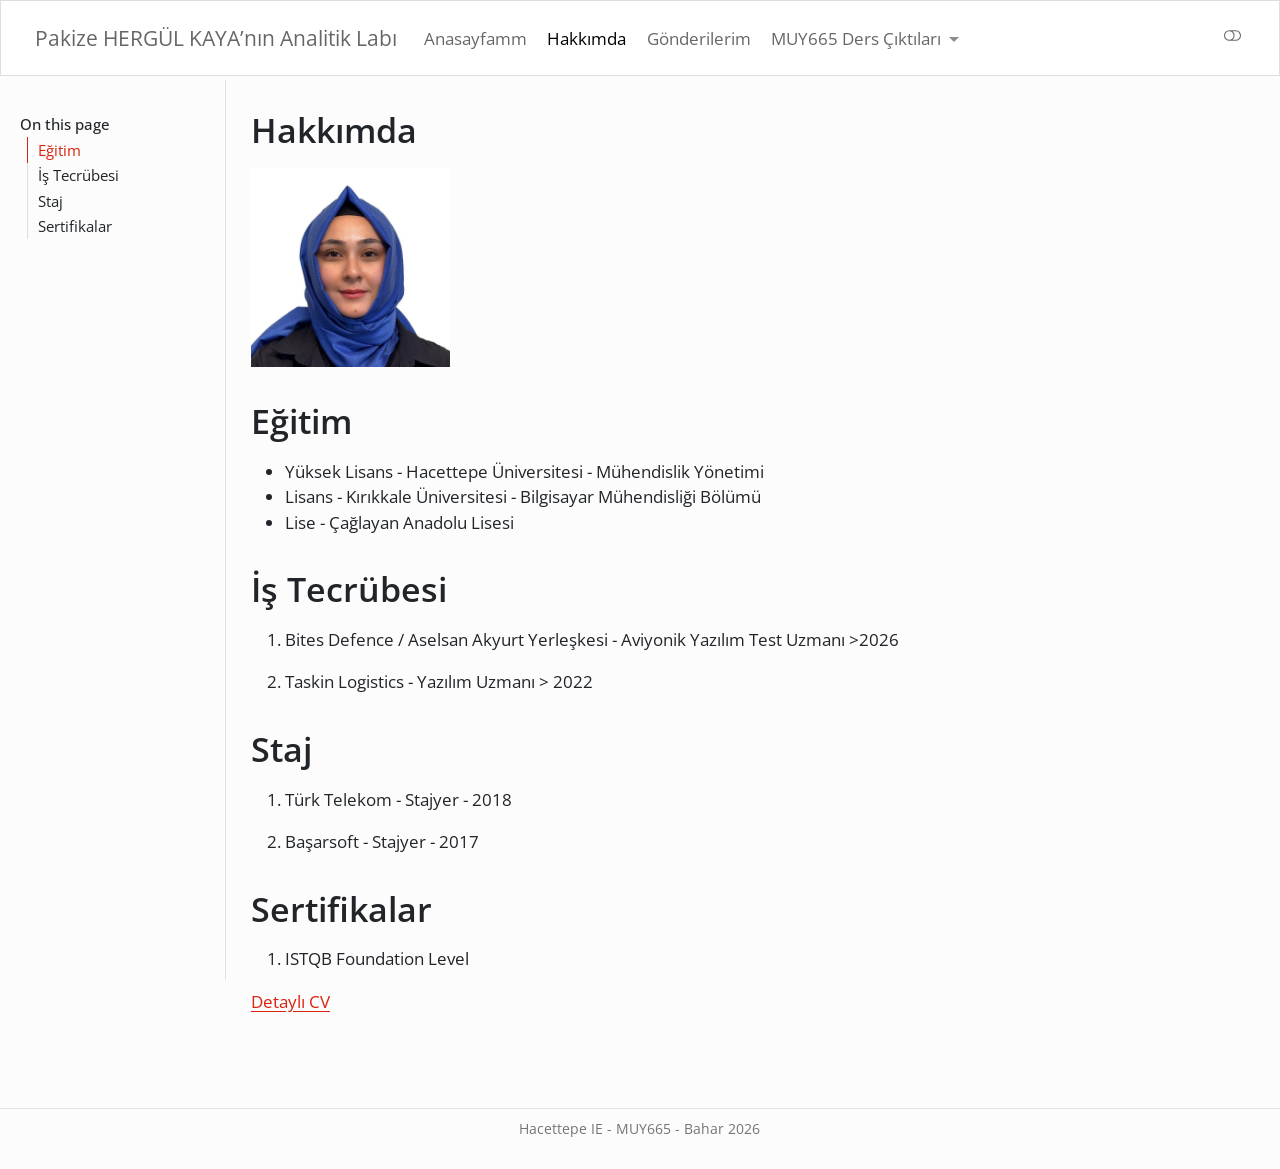
==== docs/about.html @ b9ccf06b "Draft1" ====
<!DOCTYPE html>
<html xmlns="http://www.w3.org/1999/xhtml" lang="en" xml:lang="en"><head>

<meta charset="utf-8">
<meta name="generator" content="quarto-1.8.25">

<meta name="viewport" content="width=device-width, initial-scale=1.0, user-scalable=yes">


<title>Hakkımda – Pakize HERGÜL KAYA’nın Analitik Labı</title>
<style>
code{white-space: pre-wrap;}
span.smallcaps{font-variant: small-caps;}
div.columns{display: flex; gap: min(4vw, 1.5em);}
div.column{flex: auto; overflow-x: auto;}
div.hanging-indent{margin-left: 1.5em; text-indent: -1.5em;}
ul.task-list{list-style: none;}
ul.task-list li input[type="checkbox"] {
  width: 0.8em;
  margin: 0 0.8em 0.2em -1em; /* quarto-specific, see https://github.com/quarto-dev/quarto-cli/issues/4556 */ 
  vertical-align: middle;
}
</style>


<script src="site_libs/quarto-nav/quarto-nav.js"></script>
<script src="site_libs/quarto-nav/headroom.min.js"></script>
<script src="site_libs/clipboard/clipboard.min.js"></script>
<script src="site_libs/quarto-search/autocomplete.umd.js"></script>
<script src="site_libs/quarto-search/fuse.min.js"></script>
<script src="site_libs/quarto-search/quarto-search.js"></script>
<meta name="quarto:offset" content="./">
<script src="site_libs/quarto-html/quarto.js" type="module"></script>
<script src="site_libs/quarto-html/tabsets/tabsets.js" type="module"></script>
<script src="site_libs/quarto-html/axe/axe-check.js" type="module"></script>
<script src="site_libs/quarto-html/popper.min.js"></script>
<script src="site_libs/quarto-html/tippy.umd.min.js"></script>
<script src="site_libs/quarto-html/anchor.min.js"></script>
<link href="site_libs/quarto-html/tippy.css" rel="stylesheet">
<link href="site_libs/quarto-html/quarto-syntax-highlighting-7b89279ff1a6dce999919e0e67d4d9ec.css" rel="stylesheet" class="quarto-color-scheme" id="quarto-text-highlighting-styles">
<link href="site_libs/quarto-html/quarto-syntax-highlighting-dark-707d8167ce6003fca903bfe2be84ab7f.css" rel="stylesheet" class="quarto-color-scheme quarto-color-alternate" id="quarto-text-highlighting-styles">
<link href="site_libs/quarto-html/quarto-syntax-highlighting-7b89279ff1a6dce999919e0e67d4d9ec.css" rel="stylesheet" class="quarto-color-scheme-extra" id="quarto-text-highlighting-styles">
<script src="site_libs/bootstrap/bootstrap.min.js"></script>
<link href="site_libs/bootstrap/bootstrap-icons.css" rel="stylesheet">
<link href="site_libs/bootstrap/bootstrap-b09ffb0c710b10090e35f4f5c8599541.min.css" rel="stylesheet" append-hash="true" class="quarto-color-scheme" id="quarto-bootstrap" data-mode="light">
<link href="site_libs/bootstrap/bootstrap-dark-5b22ffe13dd2aa798062e3956142f8dd.min.css" rel="stylesheet" append-hash="true" class="quarto-color-scheme quarto-color-alternate" id="quarto-bootstrap" data-mode="dark">
<link href="site_libs/bootstrap/bootstrap-b09ffb0c710b10090e35f4f5c8599541.min.css" rel="stylesheet" append-hash="true" class="quarto-color-scheme-extra" id="quarto-bootstrap" data-mode="light">
<script id="quarto-search-options" type="application/json">{
  "location": "navbar",
  "copy-button": false,
  "collapse-after": 3,
  "panel-placement": "end",
  "type": "overlay",
  "limit": 50,
  "keyboard-shortcut": [
    "f",
    "/",
    "s"
  ],
  "show-item-context": false,
  "language": {
    "search-no-results-text": "No results",
    "search-matching-documents-text": "matching documents",
    "search-copy-link-title": "Copy link to search",
    "search-hide-matches-text": "Hide additional matches",
    "search-more-match-text": "more match in this document",
    "search-more-matches-text": "more matches in this document",
    "search-clear-button-title": "Clear",
    "search-text-placeholder": "",
    "search-detached-cancel-button-title": "Cancel",
    "search-submit-button-title": "Submit",
    "search-label": "Search"
  }
}</script>


<link rel="stylesheet" href="styles.css">
</head>

<body class="docked nav-fixed quarto-light"><script id="quarto-html-before-body" type="application/javascript">
    const toggleBodyColorMode = (bsSheetEl) => {
      const mode = bsSheetEl.getAttribute("data-mode");
      const bodyEl = window.document.querySelector("body");
      if (mode === "dark") {
        bodyEl.classList.add("quarto-dark");
        bodyEl.classList.remove("quarto-light");
      } else {
        bodyEl.classList.add("quarto-light");
        bodyEl.classList.remove("quarto-dark");
      }
    }
    const toggleBodyColorPrimary = () => {
      const bsSheetEl = window.document.querySelector("link#quarto-bootstrap:not([rel=disabled-stylesheet])");
      if (bsSheetEl) {
        toggleBodyColorMode(bsSheetEl);
      }
    }
    const setColorSchemeToggle = (alternate) => {
      const toggles = window.document.querySelectorAll('.quarto-color-scheme-toggle');
      for (let i=0; i < toggles.length; i++) {
        const toggle = toggles[i];
        if (toggle) {
          if (alternate) {
            toggle.classList.add("alternate");
          } else {
            toggle.classList.remove("alternate");
          }
        }
      }
    };
    const toggleColorMode = (alternate) => {
      // Switch the stylesheets
      const primaryStylesheets = window.document.querySelectorAll('link.quarto-color-scheme:not(.quarto-color-alternate)');
      const alternateStylesheets = window.document.querySelectorAll('link.quarto-color-scheme.quarto-color-alternate');
      manageTransitions('#quarto-margin-sidebar .nav-link', false);
      if (alternate) {
        // note: dark is layered on light, we don't disable primary!
        enableStylesheet(alternateStylesheets);
        for (const sheetNode of alternateStylesheets) {
          if (sheetNode.id === "quarto-bootstrap") {
            toggleBodyColorMode(sheetNode);
          }
        }
      } else {
        disableStylesheet(alternateStylesheets);
        enableStylesheet(primaryStylesheets)
        toggleBodyColorPrimary();
      }
      manageTransitions('#quarto-margin-sidebar .nav-link', true);
      // Switch the toggles
      setColorSchemeToggle(alternate)
      // Hack to workaround the fact that safari doesn't
      // properly recolor the scrollbar when toggling (#1455)
      if (navigator.userAgent.indexOf('Safari') > 0 && navigator.userAgent.indexOf('Chrome') == -1) {
        manageTransitions("body", false);
        window.scrollTo(0, 1);
        setTimeout(() => {
          window.scrollTo(0, 0);
          manageTransitions("body", true);
        }, 40);
      }
    }
    const disableStylesheet = (stylesheets) => {
      for (let i=0; i < stylesheets.length; i++) {
        const stylesheet = stylesheets[i];
        stylesheet.rel = 'disabled-stylesheet';
      }
    }
    const enableStylesheet = (stylesheets) => {
      for (let i=0; i < stylesheets.length; i++) {
        const stylesheet = stylesheets[i];
        if(stylesheet.rel !== 'stylesheet') { // for Chrome, which will still FOUC without this check
          stylesheet.rel = 'stylesheet';
        }
      }
    }
    const manageTransitions = (selector, allowTransitions) => {
      const els = window.document.querySelectorAll(selector);
      for (let i=0; i < els.length; i++) {
        const el = els[i];
        if (allowTransitions) {
          el.classList.remove('notransition');
        } else {
          el.classList.add('notransition');
        }
      }
    }
    const isFileUrl = () => {
      return window.location.protocol === 'file:';
    }
    const hasAlternateSentinel = () => {
      let styleSentinel = getColorSchemeSentinel();
      if (styleSentinel !== null) {
        return styleSentinel === "alternate";
      } else {
        return false;
      }
    }
    const setStyleSentinel = (alternate) => {
      const value = alternate ? "alternate" : "default";
      if (!isFileUrl()) {
        window.localStorage.setItem("quarto-color-scheme", value);
      } else {
        localAlternateSentinel = value;
      }
    }
    const getColorSchemeSentinel = () => {
      if (!isFileUrl()) {
        const storageValue = window.localStorage.getItem("quarto-color-scheme");
        return storageValue != null ? storageValue : localAlternateSentinel;
      } else {
        return localAlternateSentinel;
      }
    }
    const toggleGiscusIfUsed = (isAlternate, darkModeDefault) => {
      const baseTheme = document.querySelector('#giscus-base-theme')?.value ?? 'light';
      const alternateTheme = document.querySelector('#giscus-alt-theme')?.value ?? 'dark';
      let newTheme = '';
      if(authorPrefersDark) {
        newTheme = isAlternate ? baseTheme : alternateTheme;
      } else {
        newTheme = isAlternate ? alternateTheme : baseTheme;
      }
      const changeGiscusTheme = () => {
        // From: https://github.com/giscus/giscus/issues/336
        const sendMessage = (message) => {
          const iframe = document.querySelector('iframe.giscus-frame');
          if (!iframe) return;
          iframe.contentWindow.postMessage({ giscus: message }, 'https://giscus.app');
        }
        sendMessage({
          setConfig: {
            theme: newTheme
          }
        });
      }
      const isGiscussLoaded = window.document.querySelector('iframe.giscus-frame') !== null;
      if (isGiscussLoaded) {
        changeGiscusTheme();
      }
    };
    const authorPrefersDark = false;
    const darkModeDefault = authorPrefersDark;
      document.querySelector('link#quarto-text-highlighting-styles.quarto-color-scheme-extra').rel = 'disabled-stylesheet';
      document.querySelector('link#quarto-bootstrap.quarto-color-scheme-extra').rel = 'disabled-stylesheet';
    let localAlternateSentinel = darkModeDefault ? 'alternate' : 'default';
    // Dark / light mode switch
    window.quartoToggleColorScheme = () => {
      // Read the current dark / light value
      let toAlternate = !hasAlternateSentinel();
      toggleColorMode(toAlternate);
      setStyleSentinel(toAlternate);
      toggleGiscusIfUsed(toAlternate, darkModeDefault);
      window.dispatchEvent(new Event('resize'));
    };
    // Switch to dark mode if need be
    if (hasAlternateSentinel()) {
      toggleColorMode(true);
    } else {
      toggleColorMode(false);
    }
  </script>

<div id="quarto-search-results"></div>
  <header id="quarto-header" class="headroom fixed-top">
    <nav class="navbar navbar-expand-lg " data-bs-theme="dark">
      <div class="navbar-container container-fluid">
      <div class="navbar-brand-container mx-auto">
    <a href="./index.html" class="navbar-brand navbar-brand-logo">
    </a>
    <a class="navbar-brand" href="./index.html">
    <span class="navbar-title">Pakize HERGÜL KAYA’nın Analitik Labı</span>
    </a>
  </div>
            <div id="quarto-search" class="" title="Search"></div>
          <button class="navbar-toggler" type="button" data-bs-toggle="collapse" data-bs-target="#navbarCollapse" aria-controls="navbarCollapse" role="menu" aria-expanded="false" aria-label="Toggle navigation" onclick="if (window.quartoToggleHeadroom) { window.quartoToggleHeadroom(); }">
  <span class="navbar-toggler-icon"></span>
</button>
          <div class="collapse navbar-collapse" id="navbarCollapse">
            <ul class="navbar-nav navbar-nav-scroll me-auto">
  <li class="nav-item">
    <a class="nav-link" href="./index.html"> 
<span class="menu-text">Anasayfamm</span></a>
  </li>  
  <li class="nav-item">
    <a class="nav-link active" href="./about.html" aria-current="page"> 
<span class="menu-text">Hakkımda</span></a>
  </li>  
  <li class="nav-item">
    <a class="nav-link" href="./posts.html"> 
<span class="menu-text">Gönderilerim</span></a>
  </li>  
  <li class="nav-item dropdown ">
    <a class="nav-link dropdown-toggle" href="#" id="nav-menu-muy665-ders-çıktıları" role="link" data-bs-toggle="dropdown" aria-expanded="false">
 <span class="menu-text">MUY665 Ders Çıktıları</span>
    </a>
    <ul class="dropdown-menu" aria-labelledby="nav-menu-muy665-ders-çıktıları">    
        <li>
    <a class="dropdown-item" href="./portfolyo.html">
 <span class="dropdown-text">Ödevler</span></a>
  </li>  
        <li>
    <a class="dropdown-item" href="./project.qmd">
 <span class="dropdown-text">Proje</span></a>
  </li>  
    </ul>
  </li>
</ul>
          </div> <!-- /navcollapse -->
            <div class="quarto-navbar-tools tools-wide">
    <a href="https://github.com/pakizzz" title="" class="quarto-navigation-tool px-1" aria-label=""><i class="bi bi-github"></i></a>
    <a href="https://www.linkedin.com/in/pakize-herg%C3%BCl-kaya-54bab811b/" title="" class="quarto-navigation-tool px-1" aria-label=""><i class="bi bi-linkedin"></i></a>
  <a href="" class="quarto-color-scheme-toggle quarto-navigation-tool  px-1" onclick="window.quartoToggleColorScheme(); return false;" title="Toggle dark mode"><i class="bi"></i></a>
</div>
      </div> <!-- /container-fluid -->
    </nav>
</header>
<!-- content -->
<div id="quarto-content" class="quarto-container page-columns page-rows-contents page-layout-article page-navbar">
<!-- sidebar -->
  <nav id="quarto-sidebar" class="sidebar collapse collapse-horizontal quarto-sidebar-collapse-item sidebar-navigation docked overflow-auto">
    <nav id="TOC" role="doc-toc" class="toc-active">
    <h2 id="toc-title">On this page</h2>
   
  <ul>
  <li><a href="#eğitim" id="toc-eğitim" class="nav-link active" data-scroll-target="#eğitim">Eğitim</a></li>
  <li><a href="#iş-tecrübesi" id="toc-iş-tecrübesi" class="nav-link" data-scroll-target="#iş-tecrübesi">İş Tecrübesi</a></li>
  <li><a href="#staj" id="toc-staj" class="nav-link" data-scroll-target="#staj">Staj</a></li>
  <li><a href="#sertifikalar" id="toc-sertifikalar" class="nav-link" data-scroll-target="#sertifikalar">Sertifikalar</a></li>
  </ul>
</nav>
</nav>
<div id="quarto-sidebar-glass" class="quarto-sidebar-collapse-item" data-bs-toggle="collapse" data-bs-target=".quarto-sidebar-collapse-item"></div>
<!-- margin-sidebar -->
    <div id="quarto-margin-sidebar" class="sidebar margin-sidebar zindex-bottom">
    </div>
<!-- main -->
<main class="content" id="quarto-document-content">


<header id="title-block-header" class="quarto-title-block default">
<div class="quarto-title">
<h1 class="title">Hakkımda</h1>
</div>



<div class="quarto-title-meta">

    
  
    
  </div>
  


</header>


<p><img src="images/tmp_8818f498-1953-4c23-b76c-440744684d70.jpeg" class="img-fluid" width="199"></p>
<section id="eğitim" class="level1">
<h1>Eğitim</h1>
<ul>
<li>Yüksek Lisans - Hacettepe Üniversitesi - Mühendislik Yönetimi</li>
<li>Lisans - Kırıkkale Üniversitesi - Bilgisayar Mühendisliği Bölümü</li>
<li>Lise - Çağlayan Anadolu Lisesi</li>
</ul>
</section>
<section id="iş-tecrübesi" class="level1">
<h1>İş Tecrübesi</h1>
<ol type="1">
<li><p>Bites Defence / Aselsan Akyurt Yerleşkesi - Aviyonik Yazılım Test Uzmanı &gt;2026</p></li>
<li><p>Taskin Logistics - Yazılım Uzmanı &gt; 2022</p></li>
</ol>
</section>
<section id="staj" class="level1">
<h1>Staj</h1>
<ol type="1">
<li><p>Türk Telekom - Stajyer - 2018</p></li>
<li><p>Başarsoft - Stajyer - 2017</p></li>
</ol>
</section>
<section id="sertifikalar" class="level1">
<h1>Sertifikalar</h1>
<ol type="1">
<li>ISTQB Foundation Level</li>
</ol>
<p><a href="C:\Users\pakiz\OneDrive\Belgeler\GitHub\muy665-bahar2026-pakizzz">Detaylı CV</a></p>


</section>

<a onclick="window.scrollTo(0, 0); return false;" role="button" id="quarto-back-to-top"><i class="bi bi-arrow-up"></i> Back to top</a></main> <!-- /main -->
<script id="quarto-html-after-body" type="application/javascript">
  window.document.addEventListener("DOMContentLoaded", function (event) {
    // Ensure there is a toggle, if there isn't float one in the top right
    if (window.document.querySelector('.quarto-color-scheme-toggle') === null) {
      const a = window.document.createElement('a');
      a.classList.add('top-right');
      a.classList.add('quarto-color-scheme-toggle');
      a.href = "";
      a.onclick = function() { try { window.quartoToggleColorScheme(); } catch {} return false; };
      const i = window.document.createElement("i");
      i.classList.add('bi');
      a.appendChild(i);
      window.document.body.appendChild(a);
    }
    setColorSchemeToggle(hasAlternateSentinel())
    const icon = "";
    const anchorJS = new window.AnchorJS();
    anchorJS.options = {
      placement: 'right',
      icon: icon
    };
    anchorJS.add('.anchored');
    const isCodeAnnotation = (el) => {
      for (const clz of el.classList) {
        if (clz.startsWith('code-annotation-')) {                     
          return true;
        }
      }
      return false;
    }
    const onCopySuccess = function(e) {
      // button target
      const button = e.trigger;
      // don't keep focus
      button.blur();
      // flash "checked"
      button.classList.add('code-copy-button-checked');
      var currentTitle = button.getAttribute("title");
      button.setAttribute("title", "Copied!");
      let tooltip;
      if (window.bootstrap) {
        button.setAttribute("data-bs-toggle", "tooltip");
        button.setAttribute("data-bs-placement", "left");
        button.setAttribute("data-bs-title", "Copied!");
        tooltip = new bootstrap.Tooltip(button, 
          { trigger: "manual", 
            customClass: "code-copy-button-tooltip",
            offset: [0, -8]});
        tooltip.show();    
      }
      setTimeout(function() {
        if (tooltip) {
          tooltip.hide();
          button.removeAttribute("data-bs-title");
          button.removeAttribute("data-bs-toggle");
          button.removeAttribute("data-bs-placement");
        }
        button.setAttribute("title", currentTitle);
        button.classList.remove('code-copy-button-checked');
      }, 1000);
      // clear code selection
      e.clearSelection();
    }
    const getTextToCopy = function(trigger) {
      const outerScaffold = trigger.parentElement.cloneNode(true);
      const codeEl = outerScaffold.querySelector('code');
      for (const childEl of codeEl.children) {
        if (isCodeAnnotation(childEl)) {
          childEl.remove();
        }
      }
      return codeEl.innerText;
    }
    const clipboard = new window.ClipboardJS('.code-copy-button:not([data-in-quarto-modal])', {
      text: getTextToCopy
    });
    clipboard.on('success', onCopySuccess);
    if (window.document.getElementById('quarto-embedded-source-code-modal')) {
      const clipboardModal = new window.ClipboardJS('.code-copy-button[data-in-quarto-modal]', {
        text: getTextToCopy,
        container: window.document.getElementById('quarto-embedded-source-code-modal')
      });
      clipboardModal.on('success', onCopySuccess);
    }
      var localhostRegex = new RegExp(/^(?:http|https):\/\/localhost\:?[0-9]*\//);
      var mailtoRegex = new RegExp(/^mailto:/);
        var filterRegex = new RegExp('/' + window.location.host + '/');
      var isInternal = (href) => {
          return filterRegex.test(href) || localhostRegex.test(href) || mailtoRegex.test(href);
      }
      // Inspect non-navigation links and adorn them if external
     var links = window.document.querySelectorAll('a[href]:not(.nav-link):not(.navbar-brand):not(.toc-action):not(.sidebar-link):not(.sidebar-item-toggle):not(.pagination-link):not(.no-external):not([aria-hidden]):not(.dropdown-item):not(.quarto-navigation-tool):not(.about-link)');
      for (var i=0; i<links.length; i++) {
        const link = links[i];
        if (!isInternal(link.href)) {
          // undo the damage that might have been done by quarto-nav.js in the case of
          // links that we want to consider external
          if (link.dataset.originalHref !== undefined) {
            link.href = link.dataset.originalHref;
          }
        }
      }
    function tippyHover(el, contentFn, onTriggerFn, onUntriggerFn) {
      const config = {
        allowHTML: true,
        maxWidth: 500,
        delay: 100,
        arrow: false,
        appendTo: function(el) {
            return el.parentElement;
        },
        interactive: true,
        interactiveBorder: 10,
        theme: 'quarto',
        placement: 'bottom-start',
      };
      if (contentFn) {
        config.content = contentFn;
      }
      if (onTriggerFn) {
        config.onTrigger = onTriggerFn;
      }
      if (onUntriggerFn) {
        config.onUntrigger = onUntriggerFn;
      }
      window.tippy(el, config); 
    }
    const noterefs = window.document.querySelectorAll('a[role="doc-noteref"]');
    for (var i=0; i<noterefs.length; i++) {
      const ref = noterefs[i];
      tippyHover(ref, function() {
        // use id or data attribute instead here
        let href = ref.getAttribute('data-footnote-href') || ref.getAttribute('href');
        try { href = new URL(href).hash; } catch {}
        const id = href.replace(/^#\/?/, "");
        const note = window.document.getElementById(id);
        if (note) {
          return note.innerHTML;
        } else {
          return "";
        }
      });
    }
    const xrefs = window.document.querySelectorAll('a.quarto-xref');
    const processXRef = (id, note) => {
      // Strip column container classes
      const stripColumnClz = (el) => {
        el.classList.remove("page-full", "page-columns");
        if (el.children) {
          for (const child of el.children) {
            stripColumnClz(child);
          }
        }
      }
      stripColumnClz(note)
      if (id === null || id.startsWith('sec-')) {
        // Special case sections, only their first couple elements
        const container = document.createElement("div");
        if (note.children && note.children.length > 2) {
          container.appendChild(note.children[0].cloneNode(true));
          for (let i = 1; i < note.children.length; i++) {
            const child = note.children[i];
            if (child.tagName === "P" && child.innerText === "") {
              continue;
            } else {
              container.appendChild(child.cloneNode(true));
              break;
            }
          }
          if (window.Quarto?.typesetMath) {
            window.Quarto.typesetMath(container);
          }
          return container.innerHTML
        } else {
          if (window.Quarto?.typesetMath) {
            window.Quarto.typesetMath(note);
          }
          return note.innerHTML;
        }
      } else {
        // Remove any anchor links if they are present
        const anchorLink = note.querySelector('a.anchorjs-link');
        if (anchorLink) {
          anchorLink.remove();
        }
        if (window.Quarto?.typesetMath) {
          window.Quarto.typesetMath(note);
        }
        if (note.classList.contains("callout")) {
          return note.outerHTML;
        } else {
          return note.innerHTML;
        }
      }
    }
    for (var i=0; i<xrefs.length; i++) {
      const xref = xrefs[i];
      tippyHover(xref, undefined, function(instance) {
        instance.disable();
        let url = xref.getAttribute('href');
        let hash = undefined; 
        if (url.startsWith('#')) {
          hash = url;
        } else {
          try { hash = new URL(url).hash; } catch {}
        }
        if (hash) {
          const id = hash.replace(/^#\/?/, "");
          const note = window.document.getElementById(id);
          if (note !== null) {
            try {
              const html = processXRef(id, note.cloneNode(true));
              instance.setContent(html);
            } finally {
              instance.enable();
              instance.show();
            }
          } else {
            // See if we can fetch this
            fetch(url.split('#')[0])
            .then(res => res.text())
            .then(html => {
              const parser = new DOMParser();
              const htmlDoc = parser.parseFromString(html, "text/html");
              const note = htmlDoc.getElementById(id);
              if (note !== null) {
                const html = processXRef(id, note);
                instance.setContent(html);
              } 
            }).finally(() => {
              instance.enable();
              instance.show();
            });
          }
        } else {
          // See if we can fetch a full url (with no hash to target)
          // This is a special case and we should probably do some content thinning / targeting
          fetch(url)
          .then(res => res.text())
          .then(html => {
            const parser = new DOMParser();
            const htmlDoc = parser.parseFromString(html, "text/html");
            const note = htmlDoc.querySelector('main.content');
            if (note !== null) {
              // This should only happen for chapter cross references
              // (since there is no id in the URL)
              // remove the first header
              if (note.children.length > 0 && note.children[0].tagName === "HEADER") {
                note.children[0].remove();
              }
              const html = processXRef(null, note);
              instance.setContent(html);
            } 
          }).finally(() => {
            instance.enable();
            instance.show();
          });
        }
      }, function(instance) {
      });
    }
        let selectedAnnoteEl;
        const selectorForAnnotation = ( cell, annotation) => {
          let cellAttr = 'data-code-cell="' + cell + '"';
          let lineAttr = 'data-code-annotation="' +  annotation + '"';
          const selector = 'span[' + cellAttr + '][' + lineAttr + ']';
          return selector;
        }
        const selectCodeLines = (annoteEl) => {
          const doc = window.document;
          const targetCell = annoteEl.getAttribute("data-target-cell");
          const targetAnnotation = annoteEl.getAttribute("data-target-annotation");
          const annoteSpan = window.document.querySelector(selectorForAnnotation(targetCell, targetAnnotation));
          const lines = annoteSpan.getAttribute("data-code-lines").split(",");
          const lineIds = lines.map((line) => {
            return targetCell + "-" + line;
          })
          let top = null;
          let height = null;
          let parent = null;
          if (lineIds.length > 0) {
              //compute the position of the single el (top and bottom and make a div)
              const el = window.document.getElementById(lineIds[0]);
              top = el.offsetTop;
              height = el.offsetHeight;
              parent = el.parentElement.parentElement;
            if (lineIds.length > 1) {
              const lastEl = window.document.getElementById(lineIds[lineIds.length - 1]);
              const bottom = lastEl.offsetTop + lastEl.offsetHeight;
              height = bottom - top;
            }
            if (top !== null && height !== null && parent !== null) {
              // cook up a div (if necessary) and position it 
              let div = window.document.getElementById("code-annotation-line-highlight");
              if (div === null) {
                div = window.document.createElement("div");
                div.setAttribute("id", "code-annotation-line-highlight");
                div.style.position = 'absolute';
                parent.appendChild(div);
              }
              div.style.top = top - 2 + "px";
              div.style.height = height + 4 + "px";
              div.style.left = 0;
              let gutterDiv = window.document.getElementById("code-annotation-line-highlight-gutter");
              if (gutterDiv === null) {
                gutterDiv = window.document.createElement("div");
                gutterDiv.setAttribute("id", "code-annotation-line-highlight-gutter");
                gutterDiv.style.position = 'absolute';
                const codeCell = window.document.getElementById(targetCell);
                const gutter = codeCell.querySelector('.code-annotation-gutter');
                gutter.appendChild(gutterDiv);
              }
              gutterDiv.style.top = top - 2 + "px";
              gutterDiv.style.height = height + 4 + "px";
            }
            selectedAnnoteEl = annoteEl;
          }
        };
        const unselectCodeLines = () => {
          const elementsIds = ["code-annotation-line-highlight", "code-annotation-line-highlight-gutter"];
          elementsIds.forEach((elId) => {
            const div = window.document.getElementById(elId);
            if (div) {
              div.remove();
            }
          });
          selectedAnnoteEl = undefined;
        };
          // Handle positioning of the toggle
      window.addEventListener(
        "resize",
        throttle(() => {
          elRect = undefined;
          if (selectedAnnoteEl) {
            selectCodeLines(selectedAnnoteEl);
          }
        }, 10)
      );
      function throttle(fn, ms) {
      let throttle = false;
      let timer;
        return (...args) => {
          if(!throttle) { // first call gets through
              fn.apply(this, args);
              throttle = true;
          } else { // all the others get throttled
              if(timer) clearTimeout(timer); // cancel #2
              timer = setTimeout(() => {
                fn.apply(this, args);
                timer = throttle = false;
              }, ms);
          }
        };
      }
        // Attach click handler to the DT
        const annoteDls = window.document.querySelectorAll('dt[data-target-cell]');
        for (const annoteDlNode of annoteDls) {
          annoteDlNode.addEventListener('click', (event) => {
            const clickedEl = event.target;
            if (clickedEl !== selectedAnnoteEl) {
              unselectCodeLines();
              const activeEl = window.document.querySelector('dt[data-target-cell].code-annotation-active');
              if (activeEl) {
                activeEl.classList.remove('code-annotation-active');
              }
              selectCodeLines(clickedEl);
              clickedEl.classList.add('code-annotation-active');
            } else {
              // Unselect the line
              unselectCodeLines();
              clickedEl.classList.remove('code-annotation-active');
            }
          });
        }
    const findCites = (el) => {
      const parentEl = el.parentElement;
      if (parentEl) {
        const cites = parentEl.dataset.cites;
        if (cites) {
          return {
            el,
            cites: cites.split(' ')
          };
        } else {
          return findCites(el.parentElement)
        }
      } else {
        return undefined;
      }
    };
    var bibliorefs = window.document.querySelectorAll('a[role="doc-biblioref"]');
    for (var i=0; i<bibliorefs.length; i++) {
      const ref = bibliorefs[i];
      const citeInfo = findCites(ref);
      if (citeInfo) {
        tippyHover(citeInfo.el, function() {
          var popup = window.document.createElement('div');
          citeInfo.cites.forEach(function(cite) {
            var citeDiv = window.document.createElement('div');
            citeDiv.classList.add('hanging-indent');
            citeDiv.classList.add('csl-entry');
            var biblioDiv = window.document.getElementById('ref-' + cite);
            if (biblioDiv) {
              citeDiv.innerHTML = biblioDiv.innerHTML;
            }
            popup.appendChild(citeDiv);
          });
          return popup.innerHTML;
        });
      }
    }
  });
  </script>
</div> <!-- /content -->
<footer class="footer">
  <div class="nav-footer">
    <div class="nav-footer-left">
      &nbsp;
    </div>   
    <div class="nav-footer-center">
<p>Hacettepe IE - MUY665 - Bahar 2026</p>
</div>
    <div class="nav-footer-right">
      &nbsp;
    </div>
  </div>
</footer>




</body></html>
---- docs/site_libs/quarto-html/quarto-syntax-highlighting-7b89279ff1a6dce999919e0e67d4d9ec.css ----
/* quarto syntax highlight colors */
:root {
  --quarto-hl-ot-color: #003B4F;
  --quarto-hl-at-color: #657422;
  --quarto-hl-ss-color: #20794D;
  --quarto-hl-an-color: #5E5E5E;
  --quarto-hl-fu-color: #4758AB;
  --quarto-hl-st-color: #20794D;
  --quarto-hl-cf-color: #003B4F;
  --quarto-hl-op-color: #5E5E5E;
  --quarto-hl-er-color: #AD0000;
  --quarto-hl-bn-color: #AD0000;
  --quarto-hl-al-color: #AD0000;
  --quarto-hl-va-color: #111111;
  --quarto-hl-bu-color: inherit;
  --quarto-hl-ex-color: inherit;
  --quarto-hl-pp-color: #AD0000;
  --quarto-hl-in-color: #5E5E5E;
  --quarto-hl-vs-color: #20794D;
  --quarto-hl-wa-color: #5E5E5E;
  --quarto-hl-do-color: #5E5E5E;
  --quarto-hl-im-color: #00769E;
  --quarto-hl-ch-color: #20794D;
  --quarto-hl-dt-color: #AD0000;
  --quarto-hl-fl-color: #AD0000;
  --quarto-hl-co-color: #5E5E5E;
  --quarto-hl-cv-color: #5E5E5E;
  --quarto-hl-cn-color: #8f5902;
  --quarto-hl-sc-color: #5E5E5E;
  --quarto-hl-dv-color: #AD0000;
  --quarto-hl-kw-color: #003B4F;
}

/* other quarto variables */
:root {
  --quarto-font-monospace: SFMono-Regular, Menlo, Monaco, Consolas, "Liberation Mono", "Courier New", monospace;
}

/* syntax highlight based on Pandoc's rules */
pre > code.sourceCode > span {
  color: #003B4F;
}

code.sourceCode > span {
  color: #003B4F;
}

div.sourceCode,
div.sourceCode pre.sourceCode {
  color: #003B4F;
}

/* Normal */
code span {
  color: #003B4F;
}

/* Alert */
code span.al {
  color: #AD0000;
  font-style: inherit;
}

/* Annotation */
code span.an {
  color: #5E5E5E;
  font-style: inherit;
}

/* Attribute */
code span.at {
  color: #657422;
  font-style: inherit;
}

/* BaseN */
code span.bn {
  color: #AD0000;
  font-style: inherit;
}

/* BuiltIn */
code span.bu {
  font-style: inherit;
}

/* ControlFlow */
code span.cf {
  color: #003B4F;
  font-weight: bold;
  font-style: inherit;
}

/* Char */
code span.ch {
  color: #20794D;
  font-style: inherit;
}

/* Constant */
code span.cn {
  color: #8f5902;
  font-style: inherit;
}

/* Comment */
code span.co {
  color: #5E5E5E;
  font-style: inherit;
}

/* CommentVar */
code span.cv {
  color: #5E5E5E;
  font-style: italic;
}

/* Documentation */
code span.do {
  color: #5E5E5E;
  font-style: italic;
}

/* DataType */
code span.dt {
  color: #AD0000;
  font-style: inherit;
}

/* DecVal */
code span.dv {
  color: #AD0000;
  font-style: inherit;
}

/* Error */
code span.er {
  color: #AD0000;
  font-style: inherit;
}

/* Extension */
code span.ex {
  font-style: inherit;
}

/* Float */
code span.fl {
  color: #AD0000;
  font-style: inherit;
}

/* Function */
code span.fu {
  color: #4758AB;
  font-style: inherit;
}

/* Import */
code span.im {
  color: #00769E;
  font-style: inherit;
}

/* Information */
code span.in {
  color: #5E5E5E;
  font-style: inherit;
}

/* Keyword */
code span.kw {
  color: #003B4F;
  font-weight: bold;
  font-style: inherit;
}

/* Operator */
code span.op {
  color: #5E5E5E;
  font-style: inherit;
}

/* Other */
code span.ot {
  color: #003B4F;
  font-style: inherit;
}

/* Preprocessor */
code span.pp {
  color: #AD0000;
  font-style: inherit;
}

/* SpecialChar */
code span.sc {
  color: #5E5E5E;
  font-style: inherit;
}

/* SpecialString */
code span.ss {
  color: #20794D;
  font-style: inherit;
}

/* String */
code span.st {
  color: #20794D;
  font-style: inherit;
}

/* Variable */
code span.va {
  color: #111111;
  font-style: inherit;
}

/* VerbatimString */
code span.vs {
  color: #20794D;
  font-style: inherit;
}

/* Warning */
code span.wa {
  color: #5E5E5E;
  font-style: italic;
}

.prevent-inlining {
  content: "</";
}

/*# sourceMappingURL=3944bc705cfaf4c80e56f77c5205168a.css.map */
---- docs/site_libs/quarto-html/quarto-syntax-highlighting-dark-707d8167ce6003fca903bfe2be84ab7f.css ----
/* quarto syntax highlight colors */
:root {
  --quarto-hl-al-color: #f07178;
  --quarto-hl-an-color: #d4d0ab;
  --quarto-hl-at-color: #00e0e0;
  --quarto-hl-bn-color: #d4d0ab;
  --quarto-hl-bu-color: #abe338;
  --quarto-hl-ch-color: #abe338;
  --quarto-hl-co-color: #f8f8f2;
  --quarto-hl-cv-color: #ffd700;
  --quarto-hl-cn-color: #ffd700;
  --quarto-hl-cf-color: #ffa07a;
  --quarto-hl-dt-color: #ffa07a;
  --quarto-hl-dv-color: #d4d0ab;
  --quarto-hl-do-color: #f8f8f2;
  --quarto-hl-er-color: #f07178;
  --quarto-hl-ex-color: #00e0e0;
  --quarto-hl-fl-color: #d4d0ab;
  --quarto-hl-fu-color: #ffa07a;
  --quarto-hl-im-color: #abe338;
  --quarto-hl-in-color: #d4d0ab;
  --quarto-hl-kw-color: #ffa07a;
  --quarto-hl-op-color: #ffa07a;
  --quarto-hl-ot-color: #00e0e0;
  --quarto-hl-pp-color: #dcc6e0;
  --quarto-hl-re-color: #00e0e0;
  --quarto-hl-sc-color: #abe338;
  --quarto-hl-ss-color: #abe338;
  --quarto-hl-st-color: #abe338;
  --quarto-hl-va-color: #00e0e0;
  --quarto-hl-vs-color: #abe338;
  --quarto-hl-wa-color: #dcc6e0;
}

/* other quarto variables */
:root {
  --quarto-font-monospace: SFMono-Regular, Menlo, Monaco, Consolas, "Liberation Mono", "Courier New", monospace;
}

/* syntax highlight based on Pandoc's rules */
pre > code.sourceCode > span {
  color: #f8f8f2;
}

code.sourceCode > span {
  color: #f8f8f2;
}

div.sourceCode,
div.sourceCode pre.sourceCode {
  color: #f8f8f2;
}

/* Normal */
code span {
  color: #f8f8f2;
}

/* Alert */
code span.al {
  color: #f07178;
}

/* Annotation */
code span.an {
  color: #d4d0ab;
}

/* Attribute */
code span.at {
  color: #00e0e0;
}

/* BaseN */
code span.bn {
  color: #d4d0ab;
}

/* BuiltIn */
code span.bu {
  color: #abe338;
}

/* ControlFlow */
code span.cf {
  font-weight: bold;
  color: #ffa07a;
}

/* Char */
code span.ch {
  color: #abe338;
}

/* Constant */
code span.cn {
  color: #ffd700;
}

/* Comment */
code span.co {
  font-style: italic;
  color: #f8f8f2;
}

/* CommentVar */
code span.cv {
  color: #ffd700;
}

/* Documentation */
code span.do {
  color: #f8f8f2;
}

/* DataType */
code span.dt {
  color: #ffa07a;
}

/* DecVal */
code span.dv {
  color: #d4d0ab;
}

/* Error */
code span.er {
  color: #f07178;
  text-decoration: underline;
}

/* Extension */
code span.ex {
  font-weight: bold;
  color: #00e0e0;
}

/* Float */
code span.fl {
  color: #d4d0ab;
}

/* Function */
code span.fu {
  color: #ffa07a;
}

/* Import */
code span.im {
  color: #abe338;
}

/* Information */
code span.in {
  color: #d4d0ab;
}

/* Keyword */
code span.kw {
  font-weight: bold;
  color: #ffa07a;
}

/* Operator */
code span.op {
  color: #ffa07a;
}

/* Other */
code span.ot {
  color: #00e0e0;
}

/* Preprocessor */
code span.pp {
  color: #dcc6e0;
}

/* RegionMarker */
code span.re {
  background-color: #f8f8f2;
  color: #00e0e0;
}

/* SpecialChar */
code span.sc {
  color: #abe338;
}

/* SpecialString */
code span.ss {
  color: #abe338;
}

/* String */
code span.st {
  color: #abe338;
}

/* Variable */
code span.va {
  color: #00e0e0;
}

/* VerbatimString */
code span.vs {
  color: #abe338;
}

/* Warning */
code span.wa {
  color: #dcc6e0;
}

.prevent-inlining {
  content: "</";
}

/*# sourceMappingURL=f5ab3bb6f5ded8da9f12dd3a91d3da26.css.map */
---- docs/site_libs/quarto-html/quarto-syntax-highlighting-7b89279ff1a6dce999919e0e67d4d9ec.css ----
/* quarto syntax highlight colors */
:root {
  --quarto-hl-ot-color: #003B4F;
  --quarto-hl-at-color: #657422;
  --quarto-hl-ss-color: #20794D;
  --quarto-hl-an-color: #5E5E5E;
  --quarto-hl-fu-color: #4758AB;
  --quarto-hl-st-color: #20794D;
  --quarto-hl-cf-color: #003B4F;
  --quarto-hl-op-color: #5E5E5E;
  --quarto-hl-er-color: #AD0000;
  --quarto-hl-bn-color: #AD0000;
  --quarto-hl-al-color: #AD0000;
  --quarto-hl-va-color: #111111;
  --quarto-hl-bu-color: inherit;
  --quarto-hl-ex-color: inherit;
  --quarto-hl-pp-color: #AD0000;
  --quarto-hl-in-color: #5E5E5E;
  --quarto-hl-vs-color: #20794D;
  --quarto-hl-wa-color: #5E5E5E;
  --quarto-hl-do-color: #5E5E5E;
  --quarto-hl-im-color: #00769E;
  --quarto-hl-ch-color: #20794D;
  --quarto-hl-dt-color: #AD0000;
  --quarto-hl-fl-color: #AD0000;
  --quarto-hl-co-color: #5E5E5E;
  --quarto-hl-cv-color: #5E5E5E;
  --quarto-hl-cn-color: #8f5902;
  --quarto-hl-sc-color: #5E5E5E;
  --quarto-hl-dv-color: #AD0000;
  --quarto-hl-kw-color: #003B4F;
}

/* other quarto variables */
:root {
  --quarto-font-monospace: SFMono-Regular, Menlo, Monaco, Consolas, "Liberation Mono", "Courier New", monospace;
}

/* syntax highlight based on Pandoc's rules */
pre > code.sourceCode > span {
  color: #003B4F;
}

code.sourceCode > span {
  color: #003B4F;
}

div.sourceCode,
div.sourceCode pre.sourceCode {
  color: #003B4F;
}

/* Normal */
code span {
  color: #003B4F;
}

/* Alert */
code span.al {
  color: #AD0000;
  font-style: inherit;
}

/* Annotation */
code span.an {
  color: #5E5E5E;
  font-style: inherit;
}

/* Attribute */
code span.at {
  color: #657422;
  font-style: inherit;
}

/* BaseN */
code span.bn {
  color: #AD0000;
  font-style: inherit;
}

/* BuiltIn */
code span.bu {
  font-style: inherit;
}

/* ControlFlow */
code span.cf {
  color: #003B4F;
  font-weight: bold;
  font-style: inherit;
}

/* Char */
code span.ch {
  color: #20794D;
  font-style: inherit;
}

/* Constant */
code span.cn {
  color: #8f5902;
  font-style: inherit;
}

/* Comment */
code span.co {
  color: #5E5E5E;
  font-style: inherit;
}

/* CommentVar */
code span.cv {
  color: #5E5E5E;
  font-style: italic;
}

/* Documentation */
code span.do {
  color: #5E5E5E;
  font-style: italic;
}

/* DataType */
code span.dt {
  color: #AD0000;
  font-style: inherit;
}

/* DecVal */
code span.dv {
  color: #AD0000;
  font-style: inherit;
}

/* Error */
code span.er {
  color: #AD0000;
  font-style: inherit;
}

/* Extension */
code span.ex {
  font-style: inherit;
}

/* Float */
code span.fl {
  color: #AD0000;
  font-style: inherit;
}

/* Function */
code span.fu {
  color: #4758AB;
  font-style: inherit;
}

/* Import */
code span.im {
  color: #00769E;
  font-style: inherit;
}

/* Information */
code span.in {
  color: #5E5E5E;
  font-style: inherit;
}

/* Keyword */
code span.kw {
  color: #003B4F;
  font-weight: bold;
  font-style: inherit;
}

/* Operator */
code span.op {
  color: #5E5E5E;
  font-style: inherit;
}

/* Other */
code span.ot {
  color: #003B4F;
  font-style: inherit;
}

/* Preprocessor */
code span.pp {
  color: #AD0000;
  font-style: inherit;
}

/* SpecialChar */
code span.sc {
  color: #5E5E5E;
  font-style: inherit;
}

/* SpecialString */
code span.ss {
  color: #20794D;
  font-style: inherit;
}

/* String */
code span.st {
  color: #20794D;
  font-style: inherit;
}

/* Variable */
code span.va {
  color: #111111;
  font-style: inherit;
}

/* VerbatimString */
code span.vs {
  color: #20794D;
  font-style: inherit;
}

/* Warning */
code span.wa {
  color: #5E5E5E;
  font-style: italic;
}

.prevent-inlining {
  content: "</";
}

/*# sourceMappingURL=3944bc705cfaf4c80e56f77c5205168a.css.map */
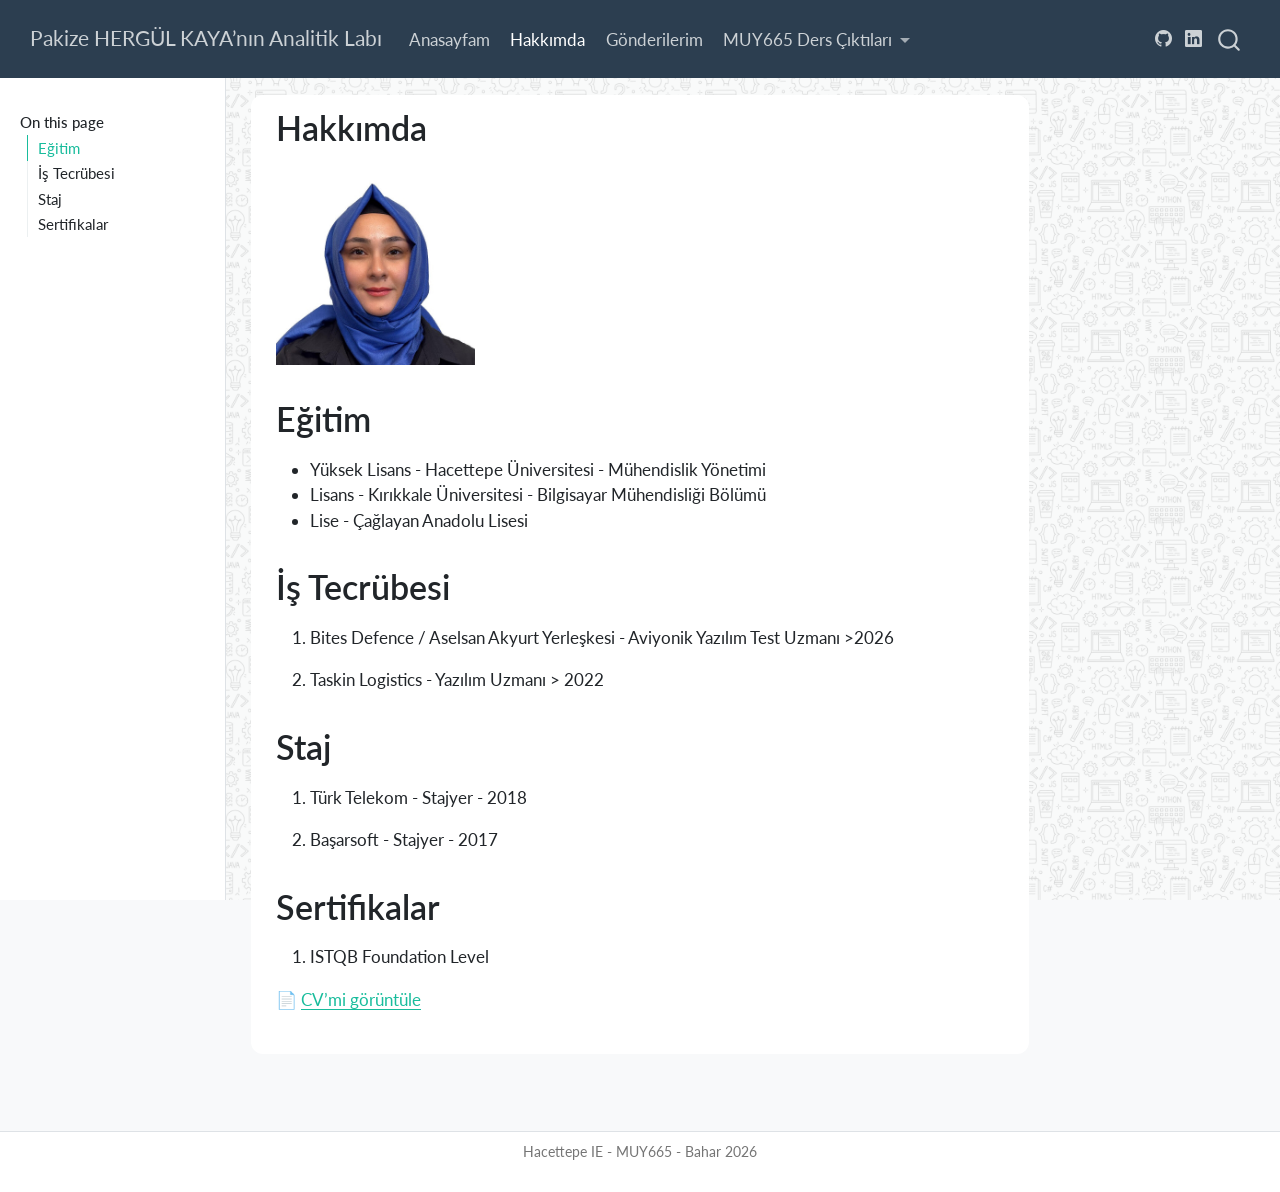
==== commit 2e5b6fad: "Last" ====
--- a/docs/about.html
+++ b/docs/about.html
@@ -2,13 +2,16 @@
 <html xmlns="http://www.w3.org/1999/xhtml" lang="en" xml:lang="en"><head>
 
 <meta charset="utf-8">
-<meta name="generator" content="quarto-1.8.25">
+<meta name="generator" content="quarto-1.9.33">
 
 <meta name="viewport" content="width=device-width, initial-scale=1.0, user-scalable=yes">
 
 
 <title>Hakkımda – Pakize HERGÜL KAYA’nın Analitik Labı</title>
 <style>
+/* Default styles provided by pandoc.
+** See https://pandoc.org/MANUAL.html#variables-for-html for config info.
+*/
 code{white-space: pre-wrap;}
 span.smallcaps{font-variant: small-caps;}
 div.columns{display: flex; gap: min(4vw, 1.5em);}
@@ -32,19 +35,14 @@
 <meta name="quarto:offset" content="./">
 <script src="site_libs/quarto-html/quarto.js" type="module"></script>
 <script src="site_libs/quarto-html/tabsets/tabsets.js" type="module"></script>
-<script src="site_libs/quarto-html/axe/axe-check.js" type="module"></script>
 <script src="site_libs/quarto-html/popper.min.js"></script>
 <script src="site_libs/quarto-html/tippy.umd.min.js"></script>
 <script src="site_libs/quarto-html/anchor.min.js"></script>
 <link href="site_libs/quarto-html/tippy.css" rel="stylesheet">
-<link href="site_libs/quarto-html/quarto-syntax-highlighting-7b89279ff1a6dce999919e0e67d4d9ec.css" rel="stylesheet" class="quarto-color-scheme" id="quarto-text-highlighting-styles">
-<link href="site_libs/quarto-html/quarto-syntax-highlighting-dark-707d8167ce6003fca903bfe2be84ab7f.css" rel="stylesheet" class="quarto-color-scheme quarto-color-alternate" id="quarto-text-highlighting-styles">
-<link href="site_libs/quarto-html/quarto-syntax-highlighting-7b89279ff1a6dce999919e0e67d4d9ec.css" rel="stylesheet" class="quarto-color-scheme-extra" id="quarto-text-highlighting-styles">
+<link href="site_libs/quarto-html/quarto-syntax-highlighting-6d4e4c6c342646cac9792aff734a6985.css" rel="stylesheet" id="quarto-text-highlighting-styles">
 <script src="site_libs/bootstrap/bootstrap.min.js"></script>
 <link href="site_libs/bootstrap/bootstrap-icons.css" rel="stylesheet">
-<link href="site_libs/bootstrap/bootstrap-b09ffb0c710b10090e35f4f5c8599541.min.css" rel="stylesheet" append-hash="true" class="quarto-color-scheme" id="quarto-bootstrap" data-mode="light">
-<link href="site_libs/bootstrap/bootstrap-dark-5b22ffe13dd2aa798062e3956142f8dd.min.css" rel="stylesheet" append-hash="true" class="quarto-color-scheme quarto-color-alternate" id="quarto-bootstrap" data-mode="dark">
-<link href="site_libs/bootstrap/bootstrap-b09ffb0c710b10090e35f4f5c8599541.min.css" rel="stylesheet" append-hash="true" class="quarto-color-scheme-extra" id="quarto-bootstrap" data-mode="light">
+<link href="site_libs/bootstrap/bootstrap-d0eb33a73c8de335a1b0e6ed1df1adc0.min.css" rel="stylesheet" append-hash="true" id="quarto-bootstrap" data-mode="light">
 <script id="quarto-search-options" type="application/json">{
   "location": "navbar",
   "copy-button": false,
@@ -77,177 +75,13 @@
 <link rel="stylesheet" href="styles.css">
 </head>
 
-<body class="docked nav-fixed quarto-light"><script id="quarto-html-before-body" type="application/javascript">
-    const toggleBodyColorMode = (bsSheetEl) => {
-      const mode = bsSheetEl.getAttribute("data-mode");
-      const bodyEl = window.document.querySelector("body");
-      if (mode === "dark") {
-        bodyEl.classList.add("quarto-dark");
-        bodyEl.classList.remove("quarto-light");
-      } else {
-        bodyEl.classList.add("quarto-light");
-        bodyEl.classList.remove("quarto-dark");
-      }
-    }
-    const toggleBodyColorPrimary = () => {
-      const bsSheetEl = window.document.querySelector("link#quarto-bootstrap:not([rel=disabled-stylesheet])");
-      if (bsSheetEl) {
-        toggleBodyColorMode(bsSheetEl);
-      }
-    }
-    const setColorSchemeToggle = (alternate) => {
-      const toggles = window.document.querySelectorAll('.quarto-color-scheme-toggle');
-      for (let i=0; i < toggles.length; i++) {
-        const toggle = toggles[i];
-        if (toggle) {
-          if (alternate) {
-            toggle.classList.add("alternate");
-          } else {
-            toggle.classList.remove("alternate");
-          }
-        }
-      }
-    };
-    const toggleColorMode = (alternate) => {
-      // Switch the stylesheets
-      const primaryStylesheets = window.document.querySelectorAll('link.quarto-color-scheme:not(.quarto-color-alternate)');
-      const alternateStylesheets = window.document.querySelectorAll('link.quarto-color-scheme.quarto-color-alternate');
-      manageTransitions('#quarto-margin-sidebar .nav-link', false);
-      if (alternate) {
-        // note: dark is layered on light, we don't disable primary!
-        enableStylesheet(alternateStylesheets);
-        for (const sheetNode of alternateStylesheets) {
-          if (sheetNode.id === "quarto-bootstrap") {
-            toggleBodyColorMode(sheetNode);
-          }
-        }
-      } else {
-        disableStylesheet(alternateStylesheets);
-        enableStylesheet(primaryStylesheets)
-        toggleBodyColorPrimary();
-      }
-      manageTransitions('#quarto-margin-sidebar .nav-link', true);
-      // Switch the toggles
-      setColorSchemeToggle(alternate)
-      // Hack to workaround the fact that safari doesn't
-      // properly recolor the scrollbar when toggling (#1455)
-      if (navigator.userAgent.indexOf('Safari') > 0 && navigator.userAgent.indexOf('Chrome') == -1) {
-        manageTransitions("body", false);
-        window.scrollTo(0, 1);
-        setTimeout(() => {
-          window.scrollTo(0, 0);
-          manageTransitions("body", true);
-        }, 40);
-      }
-    }
-    const disableStylesheet = (stylesheets) => {
-      for (let i=0; i < stylesheets.length; i++) {
-        const stylesheet = stylesheets[i];
-        stylesheet.rel = 'disabled-stylesheet';
-      }
-    }
-    const enableStylesheet = (stylesheets) => {
-      for (let i=0; i < stylesheets.length; i++) {
-        const stylesheet = stylesheets[i];
-        if(stylesheet.rel !== 'stylesheet') { // for Chrome, which will still FOUC without this check
-          stylesheet.rel = 'stylesheet';
-        }
-      }
-    }
-    const manageTransitions = (selector, allowTransitions) => {
-      const els = window.document.querySelectorAll(selector);
-      for (let i=0; i < els.length; i++) {
-        const el = els[i];
-        if (allowTransitions) {
-          el.classList.remove('notransition');
-        } else {
-          el.classList.add('notransition');
-        }
-      }
-    }
-    const isFileUrl = () => {
-      return window.location.protocol === 'file:';
-    }
-    const hasAlternateSentinel = () => {
-      let styleSentinel = getColorSchemeSentinel();
-      if (styleSentinel !== null) {
-        return styleSentinel === "alternate";
-      } else {
-        return false;
-      }
-    }
-    const setStyleSentinel = (alternate) => {
-      const value = alternate ? "alternate" : "default";
-      if (!isFileUrl()) {
-        window.localStorage.setItem("quarto-color-scheme", value);
-      } else {
-        localAlternateSentinel = value;
-      }
-    }
-    const getColorSchemeSentinel = () => {
-      if (!isFileUrl()) {
-        const storageValue = window.localStorage.getItem("quarto-color-scheme");
-        return storageValue != null ? storageValue : localAlternateSentinel;
-      } else {
-        return localAlternateSentinel;
-      }
-    }
-    const toggleGiscusIfUsed = (isAlternate, darkModeDefault) => {
-      const baseTheme = document.querySelector('#giscus-base-theme')?.value ?? 'light';
-      const alternateTheme = document.querySelector('#giscus-alt-theme')?.value ?? 'dark';
-      let newTheme = '';
-      if(authorPrefersDark) {
-        newTheme = isAlternate ? baseTheme : alternateTheme;
-      } else {
-        newTheme = isAlternate ? alternateTheme : baseTheme;
-      }
-      const changeGiscusTheme = () => {
-        // From: https://github.com/giscus/giscus/issues/336
-        const sendMessage = (message) => {
-          const iframe = document.querySelector('iframe.giscus-frame');
-          if (!iframe) return;
-          iframe.contentWindow.postMessage({ giscus: message }, 'https://giscus.app');
-        }
-        sendMessage({
-          setConfig: {
-            theme: newTheme
-          }
-        });
-      }
-      const isGiscussLoaded = window.document.querySelector('iframe.giscus-frame') !== null;
-      if (isGiscussLoaded) {
-        changeGiscusTheme();
-      }
-    };
-    const authorPrefersDark = false;
-    const darkModeDefault = authorPrefersDark;
-      document.querySelector('link#quarto-text-highlighting-styles.quarto-color-scheme-extra').rel = 'disabled-stylesheet';
-      document.querySelector('link#quarto-bootstrap.quarto-color-scheme-extra').rel = 'disabled-stylesheet';
-    let localAlternateSentinel = darkModeDefault ? 'alternate' : 'default';
-    // Dark / light mode switch
-    window.quartoToggleColorScheme = () => {
-      // Read the current dark / light value
-      let toAlternate = !hasAlternateSentinel();
-      toggleColorMode(toAlternate);
-      setStyleSentinel(toAlternate);
-      toggleGiscusIfUsed(toAlternate, darkModeDefault);
-      window.dispatchEvent(new Event('resize'));
-    };
-    // Switch to dark mode if need be
-    if (hasAlternateSentinel()) {
-      toggleColorMode(true);
-    } else {
-      toggleColorMode(false);
-    }
-  </script>
+<body class="docked nav-fixed quarto-light">
 
 <div id="quarto-search-results"></div>
   <header id="quarto-header" class="headroom fixed-top">
     <nav class="navbar navbar-expand-lg " data-bs-theme="dark">
       <div class="navbar-container container-fluid">
       <div class="navbar-brand-container mx-auto">
-    <a href="./index.html" class="navbar-brand navbar-brand-logo">
-    </a>
     <a class="navbar-brand" href="./index.html">
     <span class="navbar-title">Pakize HERGÜL KAYA’nın Analitik Labı</span>
     </a>
@@ -260,7 +94,7 @@
             <ul class="navbar-nav navbar-nav-scroll me-auto">
   <li class="nav-item">
     <a class="nav-link" href="./index.html"> 
-<span class="menu-text">Anasayfamm</span></a>
+<span class="menu-text">Anasayfam</span></a>
   </li>  
   <li class="nav-item">
     <a class="nav-link active" href="./about.html" aria-current="page"> 
@@ -287,10 +121,9 @@
   </li>
 </ul>
           </div> <!-- /navcollapse -->
-            <div class="quarto-navbar-tools tools-wide">
+            <div class="quarto-navbar-tools">
     <a href="https://github.com/pakizzz" title="" class="quarto-navigation-tool px-1" aria-label=""><i class="bi bi-github"></i></a>
     <a href="https://www.linkedin.com/in/pakize-herg%C3%BCl-kaya-54bab811b/" title="" class="quarto-navigation-tool px-1" aria-label=""><i class="bi bi-linkedin"></i></a>
-  <a href="" class="quarto-color-scheme-toggle quarto-navigation-tool  px-1" onclick="window.quartoToggleColorScheme(); return false;" title="Toggle dark mode"><i class="bi"></i></a>
 </div>
       </div> <!-- /container-fluid -->
     </nav>
@@ -316,7 +149,6 @@
     </div>
 <!-- main -->
 <main class="content" id="quarto-document-content">
-
 
 <header id="title-block-header" class="quarto-title-block default">
 <div class="quarto-title">
@@ -365,7 +197,7 @@
 <ol type="1">
 <li>ISTQB Foundation Level</li>
 </ol>
-<p><a href="C:\Users\pakiz\OneDrive\Belgeler\GitHub\muy665-bahar2026-pakizzz">Detaylı CV</a></p>
+<p>📄 <strong><a href="cv.pdf">CV’mi görüntüle</a></strong></p>
 
 
 </section>
@@ -373,19 +205,6 @@
 <a onclick="window.scrollTo(0, 0); return false;" role="button" id="quarto-back-to-top"><i class="bi bi-arrow-up"></i> Back to top</a></main> <!-- /main -->
 <script id="quarto-html-after-body" type="application/javascript">
   window.document.addEventListener("DOMContentLoaded", function (event) {
-    // Ensure there is a toggle, if there isn't float one in the top right
-    if (window.document.querySelector('.quarto-color-scheme-toggle') === null) {
-      const a = window.document.createElement('a');
-      a.classList.add('top-right');
-      a.classList.add('quarto-color-scheme-toggle');
-      a.href = "";
-      a.onclick = function() { try { window.quartoToggleColorScheme(); } catch {} return false; };
-      const i = window.document.createElement("i");
-      i.classList.add('bi');
-      a.appendChild(i);
-      window.document.body.appendChild(a);
-    }
-    setColorSchemeToggle(hasAlternateSentinel())
     const icon = "";
     const anchorJS = new window.AnchorJS();
     anchorJS.options = {
--- a/docs/site_libs/quarto-html/quarto-syntax-highlighting-6d4e4c6c342646cac9792aff734a6985.css
+++ b/docs/site_libs/quarto-html/quarto-syntax-highlighting-6d4e4c6c342646cac9792aff734a6985.css
@@ -0,0 +1,236 @@
+/* quarto syntax highlight colors */
+:root {
+  --quarto-hl-ot-color: #003B4F;
+  --quarto-hl-at-color: #657422;
+  --quarto-hl-ss-color: #20794D;
+  --quarto-hl-an-color: #5E5E5E;
+  --quarto-hl-fu-color: #4758AB;
+  --quarto-hl-st-color: #20794D;
+  --quarto-hl-cf-color: #003B4F;
+  --quarto-hl-op-color: #5E5E5E;
+  --quarto-hl-er-color: #AD0000;
+  --quarto-hl-bn-color: #AD0000;
+  --quarto-hl-al-color: #AD0000;
+  --quarto-hl-va-color: #111111;
+  --quarto-hl-bu-color: inherit;
+  --quarto-hl-ex-color: inherit;
+  --quarto-hl-pp-color: #AD0000;
+  --quarto-hl-in-color: #5E5E5E;
+  --quarto-hl-vs-color: #20794D;
+  --quarto-hl-wa-color: #5E5E5E;
+  --quarto-hl-do-color: #5E5E5E;
+  --quarto-hl-im-color: #00769E;
+  --quarto-hl-ch-color: #20794D;
+  --quarto-hl-dt-color: #AD0000;
+  --quarto-hl-fl-color: #AD0000;
+  --quarto-hl-co-color: #5E5E5E;
+  --quarto-hl-cv-color: #5E5E5E;
+  --quarto-hl-cn-color: #8f5902;
+  --quarto-hl-sc-color: #5E5E5E;
+  --quarto-hl-dv-color: #AD0000;
+  --quarto-hl-kw-color: #003B4F;
+}
+
+/* other quarto variables */
+:root {
+  --quarto-font-monospace: SFMono-Regular, Menlo, Monaco, Consolas, "Liberation Mono", "Courier New", monospace;
+}
+
+/* syntax highlight based on Pandoc's rules */
+pre > code.sourceCode > span {
+  color: #003B4F;
+}
+
+code.sourceCode > span {
+  color: #003B4F;
+}
+
+div.sourceCode,
+div.sourceCode pre.sourceCode {
+  color: #003B4F;
+}
+
+/* Normal */
+code span {
+  color: #003B4F;
+}
+
+/* Alert */
+code span.al {
+  color: #AD0000;
+  font-style: inherit;
+}
+
+/* Annotation */
+code span.an {
+  color: #5E5E5E;
+  font-style: inherit;
+}
+
+/* Attribute */
+code span.at {
+  color: #657422;
+  font-style: inherit;
+}
+
+/* BaseN */
+code span.bn {
+  color: #AD0000;
+  font-style: inherit;
+}
+
+/* BuiltIn */
+code span.bu {
+  font-style: inherit;
+}
+
+/* ControlFlow */
+code span.cf {
+  color: #003B4F;
+  font-weight: bold;
+  font-style: inherit;
+}
+
+/* Char */
+code span.ch {
+  color: #20794D;
+  font-style: inherit;
+}
+
+/* Constant */
+code span.cn {
+  color: #8f5902;
+  font-style: inherit;
+}
+
+/* Comment */
+code span.co {
+  color: #5E5E5E;
+  font-style: inherit;
+}
+
+/* CommentVar */
+code span.cv {
+  color: #5E5E5E;
+  font-style: italic;
+}
+
+/* Documentation */
+code span.do {
+  color: #5E5E5E;
+  font-style: italic;
+}
+
+/* DataType */
+code span.dt {
+  color: #AD0000;
+  font-style: inherit;
+}
+
+/* DecVal */
+code span.dv {
+  color: #AD0000;
+  font-style: inherit;
+}
+
+/* Error */
+code span.er {
+  color: #AD0000;
+  font-style: inherit;
+}
+
+/* Extension */
+code span.ex {
+  font-style: inherit;
+}
+
+/* Float */
+code span.fl {
+  color: #AD0000;
+  font-style: inherit;
+}
+
+/* Function */
+code span.fu {
+  color: #4758AB;
+  font-style: inherit;
+}
+
+/* Import */
+code span.im {
+  color: #00769E;
+  font-style: inherit;
+}
+
+/* Information */
+code span.in {
+  color: #5E5E5E;
+  font-style: inherit;
+}
+
+/* Keyword */
+code span.kw {
+  color: #003B4F;
+  font-weight: bold;
+  font-style: inherit;
+}
+
+/* Operator */
+code span.op {
+  color: #5E5E5E;
+  font-style: inherit;
+}
+
+/* Other */
+code span.ot {
+  color: #003B4F;
+  font-style: inherit;
+}
+
+/* Preprocessor */
+code span.pp {
+  color: #AD0000;
+  font-style: inherit;
+}
+
+/* SpecialChar */
+code span.sc {
+  color: #5E5E5E;
+  font-style: inherit;
+}
+
+/* SpecialString */
+code span.ss {
+  color: #20794D;
+  font-style: inherit;
+}
+
+/* String */
+code span.st {
+  color: #20794D;
+  font-style: inherit;
+}
+
+/* Variable */
+code span.va {
+  color: #111111;
+  font-style: inherit;
+}
+
+/* VerbatimString */
+code span.vs {
+  color: #20794D;
+  font-style: inherit;
+}
+
+/* Warning */
+code span.wa {
+  color: #5E5E5E;
+  font-style: italic;
+}
+
+.prevent-inlining {
+  content: "</";
+}
+
+/*# sourceMappingURL=96bbee688dac3e3fdada8f11ff6f21d2.css.map */
--- a/docs/styles.css
+++ b/docs/styles.css
@@ -0,0 +1,25 @@
+/* css styles */
+
+
+
+main {
+  background: white;
+  padding: 25px;
+  border-radius: 12px;
+}
+
+
+
+body {
+  background-color: #f8f9fa;
+}
+
+body::before {
+  content: "";
+  position: fixed;
+  inset: 0;
+  background-image: url("pattern.png");
+  background-size: 300px;
+  opacity: 0.15;
+  z-index: -1;
+}
